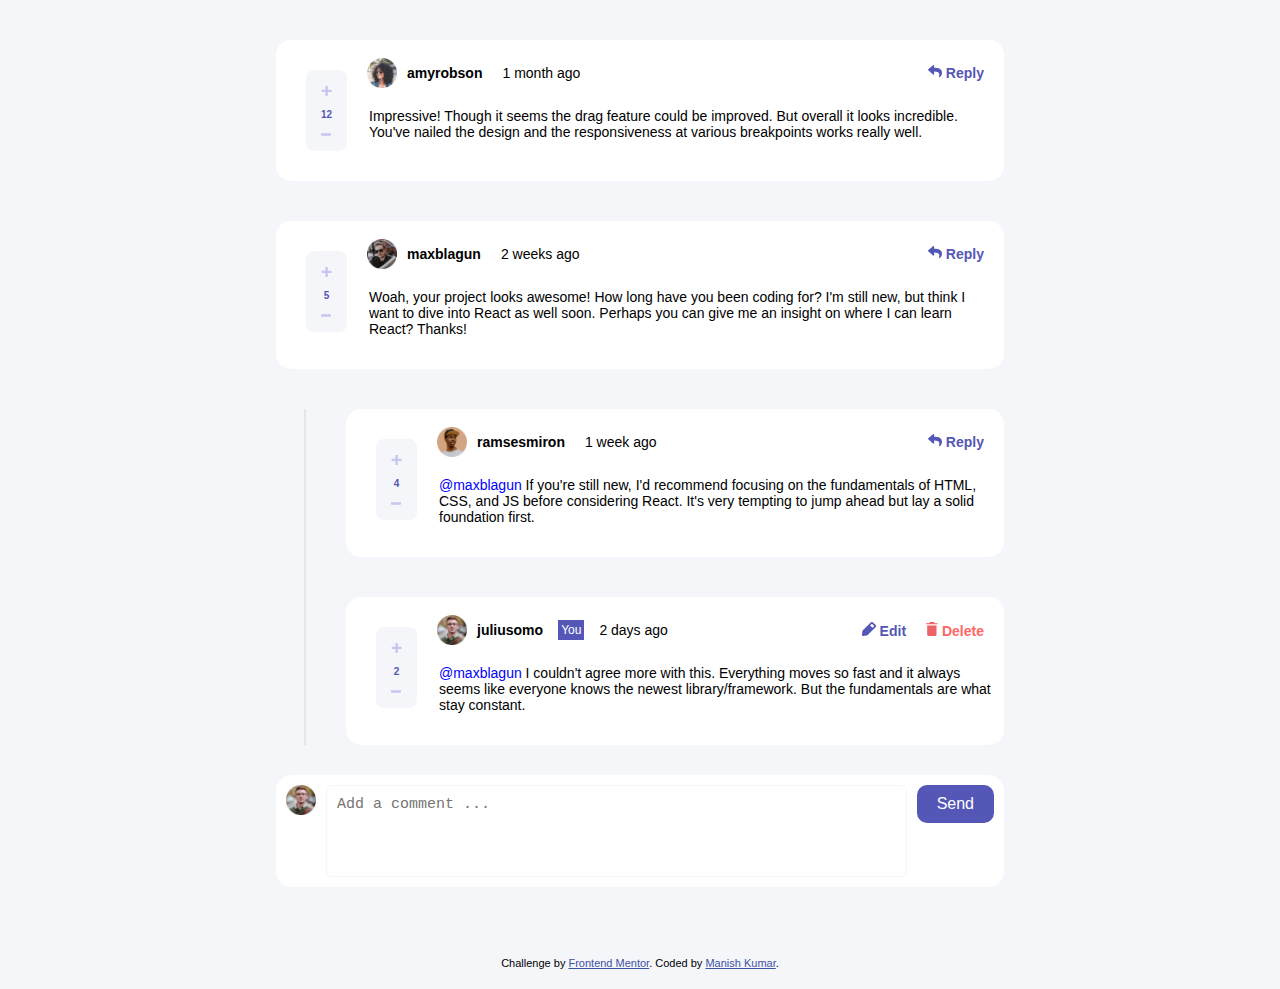
==== interactive-comments-section-main/index.html @ bb6ad944 "comment section" ====
<!DOCTYPE html>
<html lang="en">

<head>
  <meta charset="UTF-8">
  <meta name="viewport" content="width=device-width, initial-scale=1.0">
  <!-- displays site properly based on user's device -->

  <link rel="icon" type="image/png" sizes="32x32" href="./images/favicon-32x32.png">

  <title>Frontend Mentor | Interactive comments section</title>

  <link rel="stylesheet" href="https://fonts.google.com/specimen/Rubik">
  <!-- Feel free to remove these styles or customise in your own stylesheet 👍 -->
  <link rel="stylesheet" href="./style.css">

</head>

<body>

  <!-- Pull dynamic content from the data.json file -->


  <div class="delete-modal">
    <div class="confirm-delete">
      <h2>Delete comment</h2>
      <p>
        Are you sure you want to delete this comment? This will remove the comment and can't be undone.
      </p>
      <div class="delete-action">

        <div class="delete-no">No, cancel</div>
        <div class="delete-yes">Yes, Delete</div>
      </div>
    </div>
  </div>

  <div class="comments-container">

  </div>


  

  <div class="attribution">
    Challenge by <a href="https://www.frontendmentor.io?ref=challenge" target="_blank">Frontend Mentor</a>.
    Coded by <a href="#">Manish Kumar</a>.
  </div>
</body>
<script src="./script.js" type="module"></script>

</html>
---- interactive-comments-section-main/style.css ----
:root {
    font-size: 62.5%;
    font-family: 'rubik', sans-serif;
    ;
}

* {
    margin: 0;
    padding: 0;

}

.attribution {
    font-size: 11px;
    text-align: center;
    margin: 2rem;
}

.attribution a {
    color: hsl(228, 45%, 44%);
}

body {
    background: hsl(228, 33%, 97%);
    position: relative;
}

.comments-container {
    display: flex;
    flex-direction: column;
    height: fit-content;
    margin: auto;
    padding: 20px;
    width: 60%;
}

.comment {
    display: flex;
    flex-direction: column;
}

.user-comment,
.currentuser {
    display: flex;
    padding: 1rem;
    background: rgb(255, 255, 255);
    justify-content: space-evenly;
    border-radius: 15px;
    margin: 2rem;
}

.currentuser {
    grid-column: 2/-1;
    position: sticky;
    z-index: 0;
    bottom: 13px;
    outline: 5px solid hsl(228, 33%, 97%);
    place-self: stretch;
}

.user-replys {
    display: grid;
    grid-template-columns: 70px auto;
    justify-items: center;
}

.reply {
    grid-column: 2 / -1;
    box-sizing: border-box;
    place-self: stretch;
}

.bar {
    width: 2px;
    background: hsl(0, 0%, 90%);
    grid-column: 1 / 2;
    grid-row: 1 / span 500;
    margin: 2rem;
    justify-self: end;
}

/*
grid-area: 1 / 1 / -1 / 2;
.user-comment::before {
    position: absolute;
    content: " ";
    left: 0;
    top: 50%;
    transform: translate(0, -50%);
}*/



.comment-vote {
    background: hsl(228, 33%, 97%);
    width: auto;
    padding: 1rem;
    border-radius: 8px;
    display: flex;
    flex-direction: column;
    justify-content: center;
    align-items: center;
    margin: 2rem;
    height: fit-content;
}



.vote-count {
    color: hsl(238, 40%, 52%);
    font-weight: 900;
    padding: 8px 0;
}

.upvote,
.downvote {
    padding: 0.5rem;
    cursor: pointer;
}

.comment-details {
    display: flex;
    flex-direction: column;
    font-size: 1.4rem;
    flex-grow: 1;
    width: 75%;
}

.comment-heading {
    display: flex;

    padding: 0.5rem 0;
    align-items: center;
    justify-content: center;
}

.comment-date {
    flex-grow: 1;
    padding: 0 1rem;
}

.comment-description {
    padding: 1rem 0;
    margin-bottom: 1rem;
    border: 2px solid transparent;
    border-radius: 10px;
    width: auto;

}

.comment-actions {
    display: flex;

}

.comment-actions div {
    padding: 0 1rem;
    cursor: pointer;
    font-weight: 700;
}

.comment-delete,
.comment-edit {
    display: none;
}

.comment-delete {
    color: hsl(0, 100%, 70%);
}

.comment-edit,
.comment-reply {
    color: hsl(238, 40%, 52%);
    ;
}

.user {
    font-weight: 700;
    display: flex;
    align-items: center;

}

.username {
    padding: 1rem;
}

.user img {
    width: 30px;
}

.currentuser {
    justify-content: flex-start;
    align-items: flex-start;
}

.currentuser img {
    width: 30px;
    height: fit-content;
}

.currentuser-comment {
    height: 7rem;
    width: 30rem;
    padding: 1rem;
    margin: 0 1rem;
    border-radius: 5px;
    border: 1px solid hsl(228, 33%, 97%);
    flex-grow: 1;
    color: hsl(211, 10%, 45%);
    font-size: 1.5rem;
    resize: none;
}

.comment-send,
.currentuser-reply,
.comment-update {
    background: hsl(238, 40%, 52%);
    padding: 1rem 2rem;
    font-size: 1.6rem;
    color: white;
    border-radius: 10px;
    justify-self: end;
    cursor: pointer;
}

.comment-update {
    align-self: flex-end;
}

.delete-modal {
    position: fixed;
    height: 100vh;
    width: 100vw;
    background: hsla(0, 0%, 55%, 0.505);
    display: none;
    place-items: center;
    z-index: 20;
}

.confirm-delete {

    display: flex;
    background: white;
    flex-direction: column;
    padding: 2rem;
    width: 25rem;
    border-radius: 10px;


}

.confirm-delete p {
    margin: 1.5rem 0;
    padding: 1rem 0;
    font-size: 1.2rem;
}

.confirm-delete h2 {
    font-weight: 700;
}

.delete-action {
    display: flex;
    justify-content: space-between;
}

.delete-action div {
    padding: 1rem 2rem;
    border-radius: 5px;
    font-size: 1.2rem;
    color: white;
    font-weight: 700;
    text-transform: uppercase;
    cursor: pointer;
}

.delete-no {
    background: hsl(0, 0%, 50%);
}

.delete-yes {
    background: hsl(358, 79%, 66%)
}

#you {
    padding: 0.3rem;
    background: hsl(238, 40%, 52%);
    color: white;
    margin: 0 .5rem;
    font-size: 1.2rem;

}

.comment-delete:active,
.comment-reply:active,
.comment-edit:active,
.comment-send:active,
.comment-update:active {
    opacity: 0.4;
}

@media only screen and (max-width: 1024px) {
    .comments-container {
        width: 70%;
    }
}

@media only screen and (max-width: 870px) {
    :root{
        font-size: 56%;
    }
    .comments-container {
        width: 80%;
    }
}
@media only screen and (max-width: 762px) {
    :root{
        font-size: 55%;
    }
    .comments-container {
        width: 85%;
    }
}
@media only screen and (max-width: 680px) {

    :root{
        font-size: 50%;
    }
    .comments-container {
        width: 80%;
    }
}

@media only screen and (max-width: 650px) {

    :root{
        font-size: 50%;
    }
    .comments-container {
        width: 90%;
    }
}
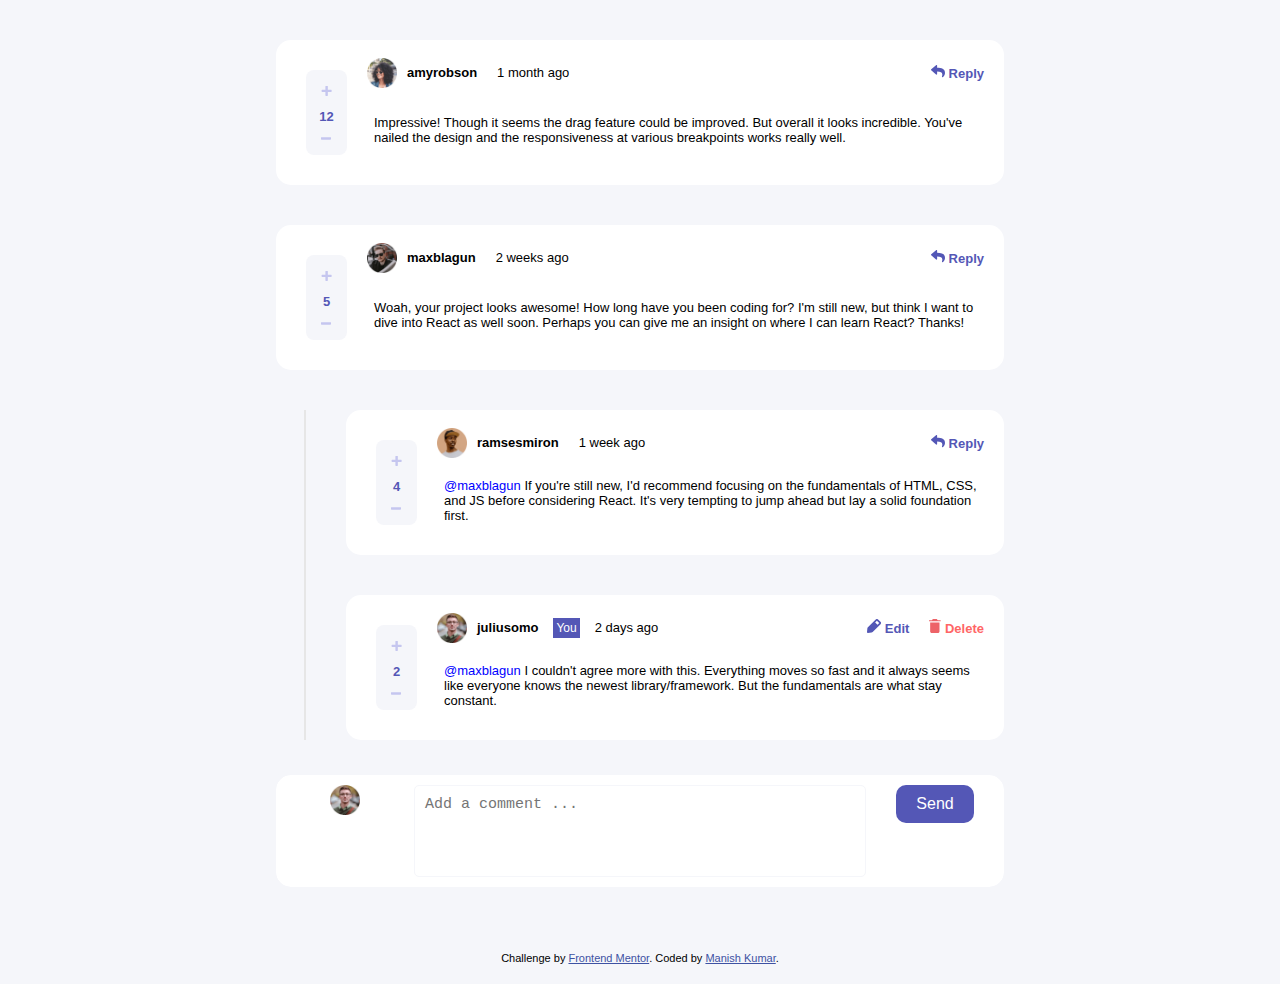
==== commit 52877e3a: "created responsive page" ====
--- a/interactive-comments-section-main/index.html
+++ b/interactive-comments-section-main/index.html
@@ -44,7 +44,7 @@
 
   <div class="attribution">
     Challenge by <a href="https://www.frontendmentor.io?ref=challenge" target="_blank">Frontend Mentor</a>.
-    Coded by <a href="#">Manish Kumar</a>.
+    Coded by <a href="https://www.frontendmentor.io/profile/Manish4359" target="_blank">Manish Kumar</a>.
   </div>
 </body>
 <script src="./script.js" type="module"></script>
--- a/interactive-comments-section-main/style.css
+++ b/interactive-comments-section-main/style.css
@@ -41,15 +41,24 @@
 
 .user-comment,
 .currentuser {
-    display: flex;
+
     padding: 1rem;
     background: rgb(255, 255, 255);
-    justify-content: space-evenly;
     border-radius: 15px;
     margin: 2rem;
 }
 
+.user-comment {
+    display: grid;
+    grid-template-columns: 1fr 5fr 3fr;
+    grid-template-rows: 0.5fr 1fr auto;
+    align-items: center;
+    font-size: 1.3rem;
+}
+
 .currentuser {
+    display: grid;
+    grid-template-columns: 0.5fr 2fr 0.5fr;
     grid-column: 2/-1;
     position: sticky;
     z-index: 0;
@@ -92,8 +101,10 @@
 
 
 .comment-vote {
+    grid-column: 1/2;
+    grid-row: 1/-1;
     background: hsl(228, 33%, 97%);
-    width: auto;
+    width: fit-content;
     padding: 1rem;
     border-radius: 8px;
     display: flex;
@@ -118,15 +129,11 @@
     cursor: pointer;
 }
 
-.comment-details {
-    display: flex;
-    flex-direction: column;
-    font-size: 1.4rem;
-    flex-grow: 1;
-    width: 75%;
-}
 
 .comment-heading {
+
+    grid-row: 1/2;
+    grid-column: 2/3;
     display: flex;
 
     padding: 0.5rem 0;
@@ -140,7 +147,8 @@
 }
 
 .comment-description {
-    padding: 1rem 0;
+    grid-area: 2/2/3/-1;
+    padding: 1rem 0.5rem;
     margin-bottom: 1rem;
     border: 2px solid transparent;
     border-radius: 10px;
@@ -150,6 +158,9 @@
 
 .comment-actions {
     display: flex;
+    grid-area: 1 /3 /2 /-1;
+    justify-self: end;
+    align-self: center;
 
 }
 
@@ -199,9 +210,13 @@
     height: fit-content;
 }
 
+.currentuser div,
+.currentuser img {
+    justify-self: center;
+}
+
 .currentuser-comment {
     height: 7rem;
-    width: 30rem;
     padding: 1rem;
     margin: 0 1rem;
     border-radius: 5px;
@@ -226,6 +241,7 @@
 
 .comment-update {
     align-self: flex-end;
+    grid-area: 3/3/-1/-1;
 }
 
 .delete-modal {
@@ -263,6 +279,7 @@
 .delete-action {
     display: flex;
     justify-content: space-between;
+
 }
 
 .delete-action div {
@@ -307,37 +324,155 @@
 }
 
 @media only screen and (max-width: 870px) {
-    :root{
+    :root {
+        font-size: 60%;
+    }
+
+    .comments-container {
+        width: 80%;
+    }
+}
+
+@media only screen and (max-width: 762px) {
+    :root {
+        font-size: 58%;
+    }
+
+    .comments-container {
+        width: 85%;
+    }
+}
+
+@media only screen and (max-width: 680px) {
+
+    :root {
         font-size: 56%;
     }
+
     .comments-container {
         width: 80%;
     }
 }
-@media only screen and (max-width: 762px) {
-    :root{
-        font-size: 55%;
-    }
-    .comments-container {
-        width: 85%;
-    }
-}
-@media only screen and (max-width: 680px) {
-
-    :root{
-        font-size: 50%;
-    }
-    .comments-container {
-        width: 80%;
-    }
-}
 
 @media only screen and (max-width: 650px) {
 
-    :root{
-        font-size: 50%;
-    }
+    :root {
+        font-size: 54%;
+    }
+
     .comments-container {
         width: 90%;
     }
+}
+
+@media only screen and (max-width: 566px) {
+
+    :root {
+        font-size: 60%;
+    }
+
+    .comments-container {
+        width: 90%;
+    }
+
+    .user-comment {
+        grid-template-columns:repeat(3,1fr);
+        grid-template-rows: 0.5fr 1fr 0.5fr;
+
+    }
+
+    .comment-actions {
+        grid-area: 3/2/4/-1;
+    }
+
+    .comment-vote {
+        grid-area: 3/1/4/2;
+        flex-direction: row;
+        margin: 1rem;
+        width: fit-content;
+
+    }
+    .comment-heading{
+        grid-area: 1/1/2/3;
+    }
+    .comment-update{
+        grid-area: 1/2/2/-1;
+        place-self:center end;
+       
+    }
+
+    .vote-count {
+        padding: 0 1rem;
+    }
+
+    .comment-description {
+        grid-area: 2/1/3/-1;
+    }
+
+    .comment-heading {
+        grid-area: 1/1/2/-1;
+        justify-self: stretch;
+    }
+
+    .currentuser {
+        grid-template-columns: 1fr 1fr;
+        grid-template-rows: 2fr 1fr;
+    }
+
+    .currentuser img {
+        grid-area: 2/1/-1/2;
+        justify-self: start;
+        align-self: center;
+    }
+
+    .currentuser div {
+        grid-area: 2/2/-1/-1;
+        align-self: center;
+        justify-self: end;
+    }
+
+    .currentuser textarea {
+        grid-area: 1/1/2/-1;
+        width: auto;
+        margin: 0;
+
+    }
+}
+
+@media only screen and (max-width: 455px) {
+
+    .comments-container {
+        width: 95%;
+        padding: .5rem;
+    }
+
+    .user-replys {
+        grid-template-columns: 50px auto;
+    }
+
+    .bar {
+        margin: 2rem 1rem;
+        justify-self: end;
+    }
+
+    .user-comment,
+    .currentuser {
+        margin: 1rem;
+    }
+}
+
+@media only screen and (max-width: 365px) {
+
+    .comments-container {
+        width: 100%;
+        padding:0.5rem;
+    }
+    .user-replys{
+        grid-template-columns: 20px auto;
+    }
+    .bar{
+        margin-right: 0;
+    }
+
+
 }